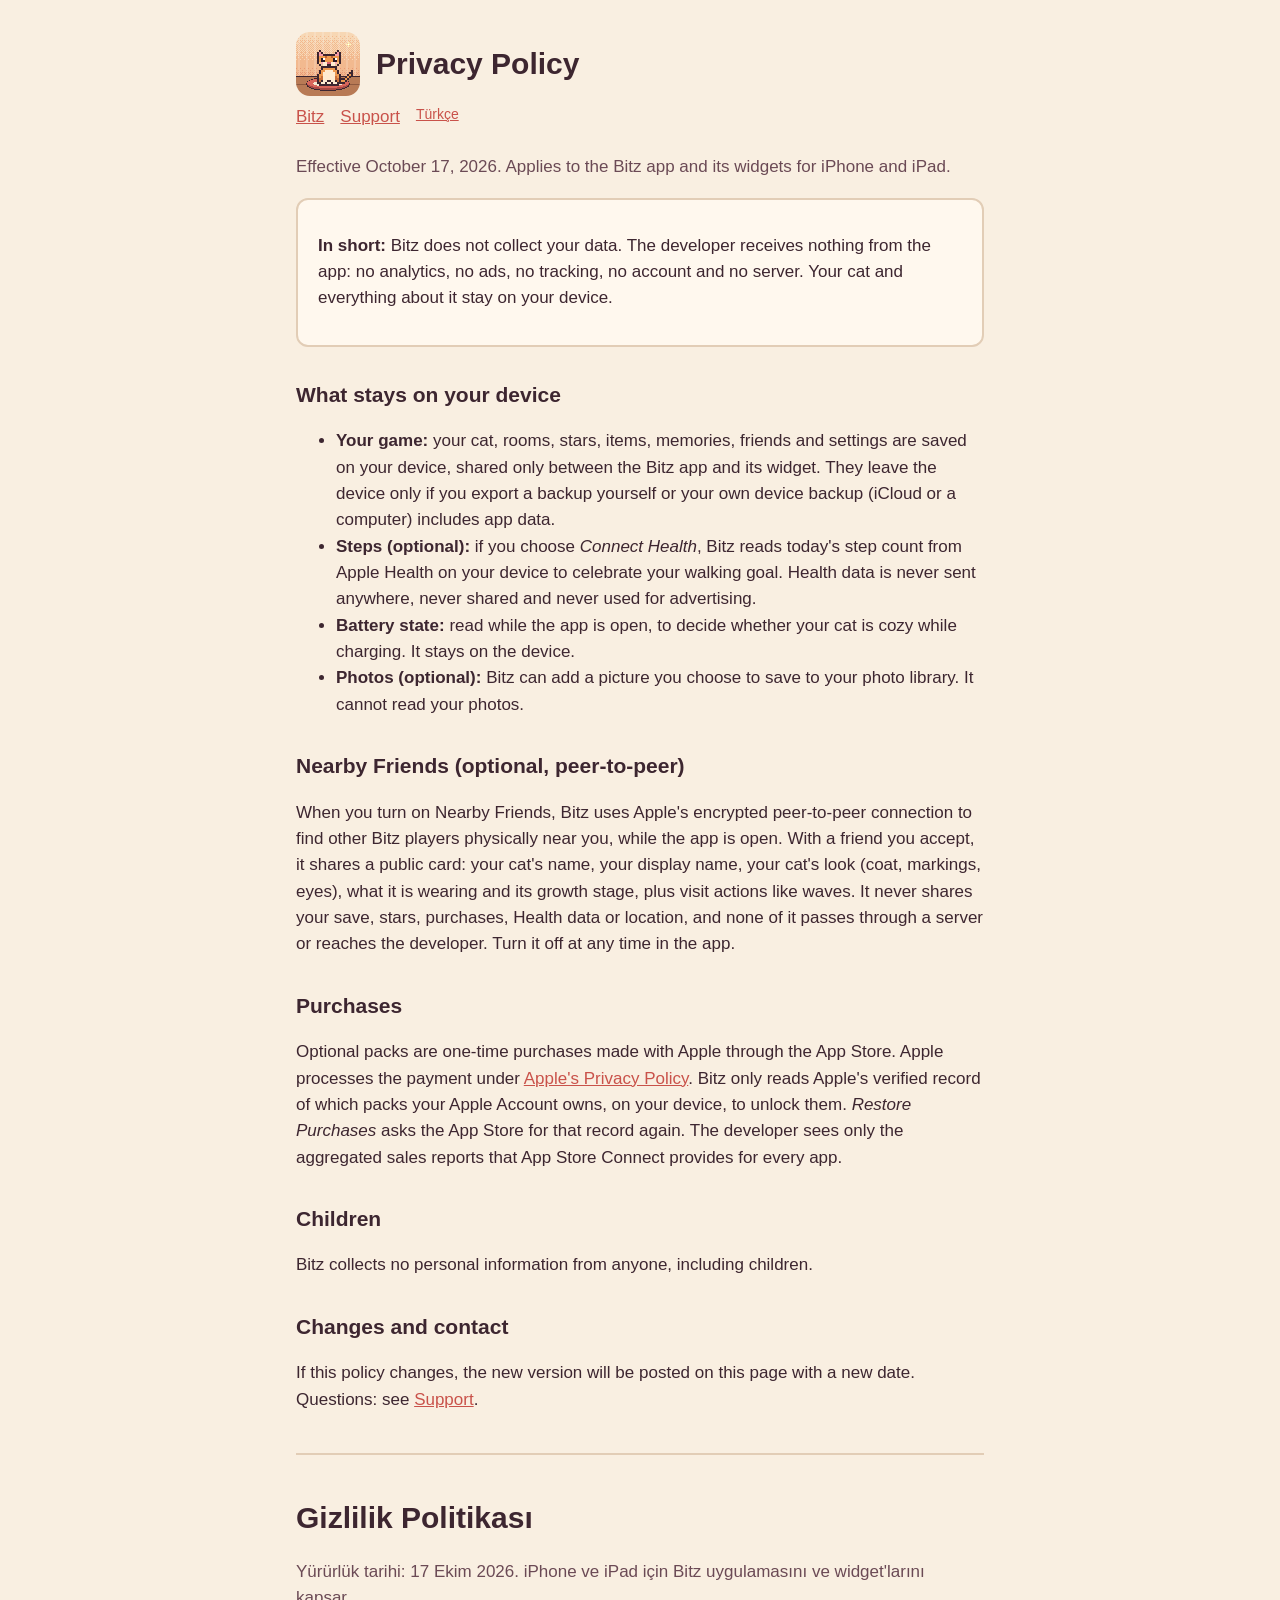
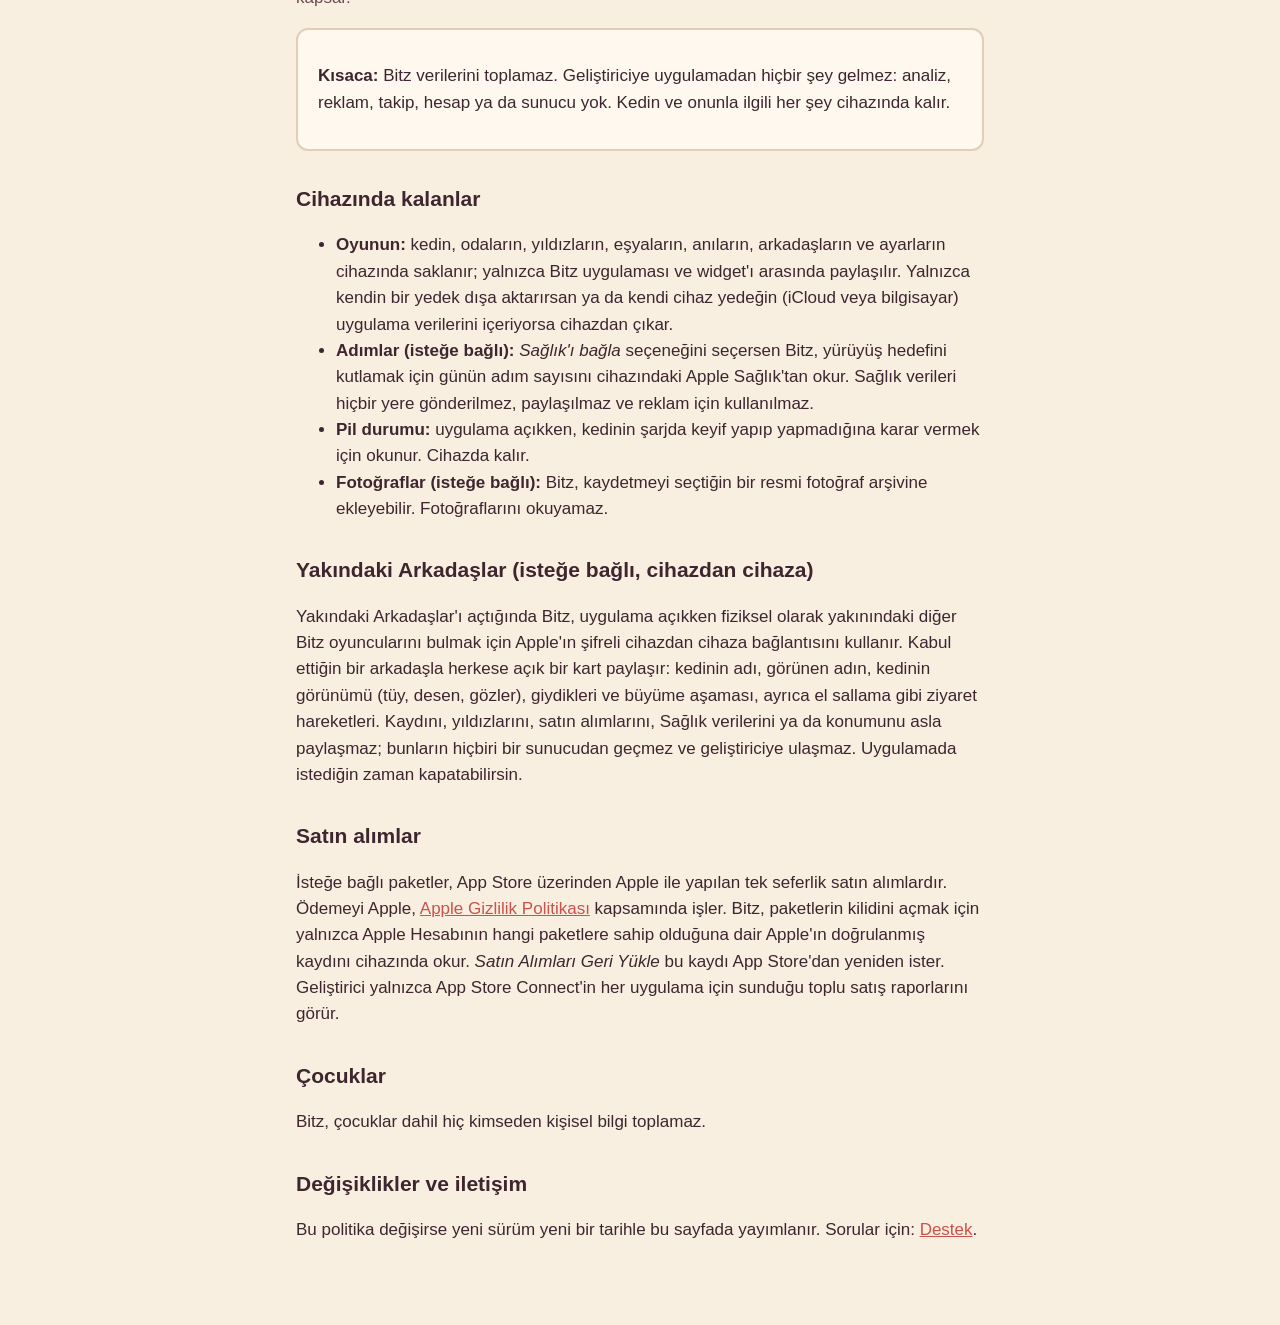
==== privacy.html @ a7208e47 "Bitz support and privacy pages Co-Authored-By: Claude Opus 5.5 <noreply@anthropic.com>" ====
<!doctype html>
<html lang="en">
<head>
<meta charset="utf-8">
<meta name="viewport" content="width=device-width, initial-scale=1">
<title>Bitz Privacy Policy</title>
<link rel="stylesheet" href="style.css">
<link rel="icon" href="icon.png">
</head>
<body>
<main>
<header><img src="icon.png" alt=""><h1>Privacy Policy</h1></header>
<nav><a href="index.html">Bitz</a><a href="support.html">Support</a><a href="#tr" class="lang">Türkçe</a></nav>
<p class="soft">Effective October 17, 2026. Applies to the Bitz app and its widgets for iPhone and iPad.</p>

<div class="card"><p><strong>In short:</strong> Bitz does not collect your data. The developer receives nothing
from the app: no analytics, no ads, no tracking, no account and no server. Your cat and everything
about it stay on your device.</p></div>

<h2>What stays on your device</h2>
<ul>
<li><strong>Your game:</strong> your cat, rooms, stars, items, memories, friends and settings are saved on your
device, shared only between the Bitz app and its widget. They leave the device only if you export a
backup yourself or your own device backup (iCloud or a computer) includes app data.</li>
<li><strong>Steps (optional):</strong> if you choose <em>Connect Health</em>, Bitz reads today's step count
from Apple Health on your device to celebrate your walking goal. Health data is never sent anywhere,
never shared and never used for advertising.</li>
<li><strong>Battery state:</strong> read while the app is open, to decide whether your cat is cozy while
charging. It stays on the device.</li>
<li><strong>Photos (optional):</strong> Bitz can add a picture you choose to save to your photo library. It
cannot read your photos.</li>
</ul>

<h2>Nearby Friends (optional, peer-to-peer)</h2>
<p>When you turn on Nearby Friends, Bitz uses Apple's encrypted peer-to-peer connection to find
other Bitz players physically near you, while the app is open. With a friend you accept, it shares a
public card: your cat's name, your display name, your cat's look (coat, markings, eyes), what it is
wearing and its growth stage, plus visit actions like waves. It never shares your save, stars,
purchases, Health data or location, and none of it passes through a server or reaches the developer.
Turn it off at any time in the app.</p>

<h2>Purchases</h2>
<p>Optional packs are one-time purchases made with Apple through the App Store. Apple processes the
payment under <a href="https://www.apple.com/legal/privacy/">Apple's Privacy Policy</a>. Bitz only reads
Apple's verified record of which packs your Apple Account owns, on your device, to unlock them.
<em>Restore Purchases</em> asks the App Store for that record again. The developer sees only the
aggregated sales reports that App Store Connect provides for every app.</p>

<h2>Children</h2>
<p>Bitz collects no personal information from anyone, including children.</p>

<h2>Changes and contact</h2>
<p>If this policy changes, the new version will be posted on this page with a new date. Questions:
see <a href="support.html">Support</a>.</p>

<hr id="tr">
<h1 lang="tr">Gizlilik Politikası</h1>
<div lang="tr">
<p class="soft">Yürürlük tarihi: 17 Ekim 2026. iPhone ve iPad için Bitz uygulamasını ve widget'larını kapsar.</p>

<div class="card"><p><strong>Kısaca:</strong> Bitz verilerini toplamaz. Geliştiriciye uygulamadan hiçbir şey
gelmez: analiz, reklam, takip, hesap ya da sunucu yok. Kedin ve onunla ilgili her şey cihazında kalır.</p></div>

<h2>Cihazında kalanlar</h2>
<ul>
<li><strong>Oyunun:</strong> kedin, odaların, yıldızların, eşyaların, anıların, arkadaşların ve ayarların
cihazında saklanır; yalnızca Bitz uygulaması ve widget'ı arasında paylaşılır. Yalnızca kendin bir
yedek dışa aktarırsan ya da kendi cihaz yedeğin (iCloud veya bilgisayar) uygulama verilerini içeriyorsa
cihazdan çıkar.</li>
<li><strong>Adımlar (isteğe bağlı):</strong> <em>Sağlık'ı bağla</em> seçeneğini seçersen Bitz, yürüyüş
hedefini kutlamak için günün adım sayısını cihazındaki Apple Sağlık'tan okur. Sağlık verileri hiçbir
yere gönderilmez, paylaşılmaz ve reklam için kullanılmaz.</li>
<li><strong>Pil durumu:</strong> uygulama açıkken, kedinin şarjda keyif yapıp yapmadığına karar vermek için
okunur. Cihazda kalır.</li>
<li><strong>Fotoğraflar (isteğe bağlı):</strong> Bitz, kaydetmeyi seçtiğin bir resmi fotoğraf arşivine
ekleyebilir. Fotoğraflarını okuyamaz.</li>
</ul>

<h2>Yakındaki Arkadaşlar (isteğe bağlı, cihazdan cihaza)</h2>
<p>Yakındaki Arkadaşlar'ı açtığında Bitz, uygulama açıkken fiziksel olarak yakınındaki diğer Bitz
oyuncularını bulmak için Apple'ın şifreli cihazdan cihaza bağlantısını kullanır. Kabul ettiğin bir
arkadaşla herkese açık bir kart paylaşır: kedinin adı, görünen adın, kedinin görünümü (tüy, desen, gözler),
giydikleri ve büyüme aşaması, ayrıca el sallama gibi ziyaret hareketleri. Kaydını, yıldızlarını, satın
alımlarını, Sağlık verilerini ya da konumunu asla paylaşmaz; bunların hiçbiri bir sunucudan geçmez ve
geliştiriciye ulaşmaz. Uygulamada istediğin zaman kapatabilirsin.</p>

<h2>Satın alımlar</h2>
<p>İsteğe bağlı paketler, App Store üzerinden Apple ile yapılan tek seferlik satın alımlardır. Ödemeyi
Apple, <a href="https://www.apple.com/tr/legal/privacy/">Apple Gizlilik Politikası</a> kapsamında işler.
Bitz, paketlerin kilidini açmak için yalnızca Apple Hesabının hangi paketlere sahip olduğuna dair
Apple'ın doğrulanmış kaydını cihazında okur. <em>Satın Alımları Geri Yükle</em> bu kaydı App Store'dan
yeniden ister. Geliştirici yalnızca App Store Connect'in her uygulama için sunduğu toplu satış
raporlarını görür.</p>

<h2>Çocuklar</h2>
<p>Bitz, çocuklar dahil hiç kimseden kişisel bilgi toplamaz.</p>

<h2>Değişiklikler ve iletişim</h2>
<p>Bu politika değişirse yeni sürüm yeni bir tarihle bu sayfada yayımlanır. Sorular için:
<a href="support.html#tr">Destek</a>.</p>
</div>
</main>
</body>
</html>
---- style.css ----
:root {
  --paper: #f9efe1;
  --card: #fff8ee;
  --ink: #3d2630;
  --soft: #6b4a55;
  --coral: #c9524a;
  --line: #e2cdb6;
}
@media (prefers-color-scheme: dark) {
  :root { --paper: #231a20; --card: #2e2329; --ink: #f5e9dc; --soft: #cdb7aa; --coral: #e8796f; --line: #4a3a42; }
}
* { box-sizing: border-box; }
body {
  margin: 0;
  background: var(--paper);
  color: var(--ink);
  font: 17px/1.55 -apple-system, BlinkMacSystemFont, "Segoe UI", Roboto, sans-serif;
}
main { max-width: 720px; margin: 0 auto; padding: 32px 16px 64px; }
header { display: flex; align-items: center; gap: 16px; margin-bottom: 8px; }
header img { width: 64px; height: 64px; border-radius: 14px; image-rendering: pixelated; }
h1 { font-size: 30px; margin: 0; }
h2 { font-size: 21px; margin: 32px 0 8px; }
h3 { font-size: 17px; margin: 20px 0 4px; }
p, li { color: var(--ink); }
.soft { color: var(--soft); }
nav { margin: 8px 0 24px; display: flex; gap: 16px; flex-wrap: wrap; }
nav a, a { color: var(--coral); }
.card { background: var(--card); border: 2px solid var(--line); border-radius: 12px; padding: 16px 20px; margin: 16px 0; }
.lang { font-size: 14px; }
hr { border: 0; border-top: 2px solid var(--line); margin: 40px 0; }
table { border-collapse: collapse; width: 100%; font-size: 15px; }
th, td { text-align: left; padding: 6px 8px; border-bottom: 1px solid var(--line); vertical-align: top; }
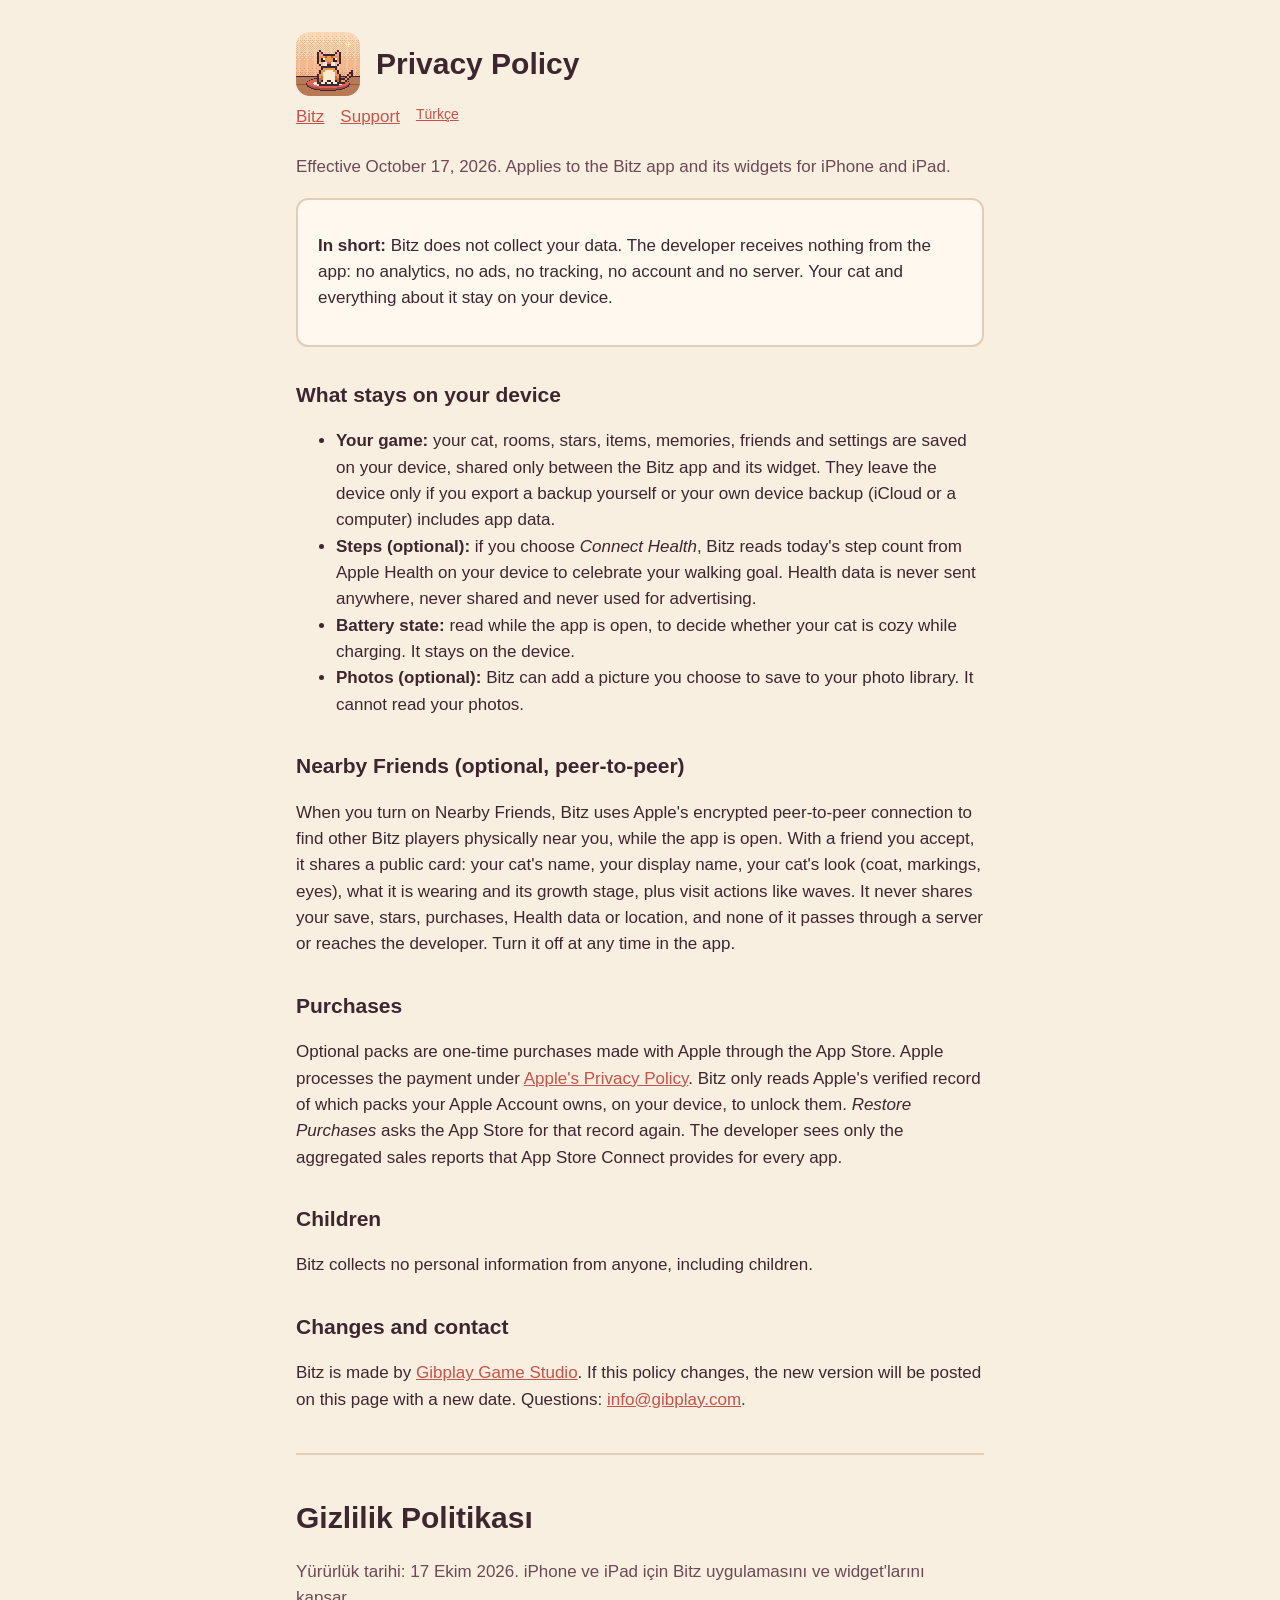
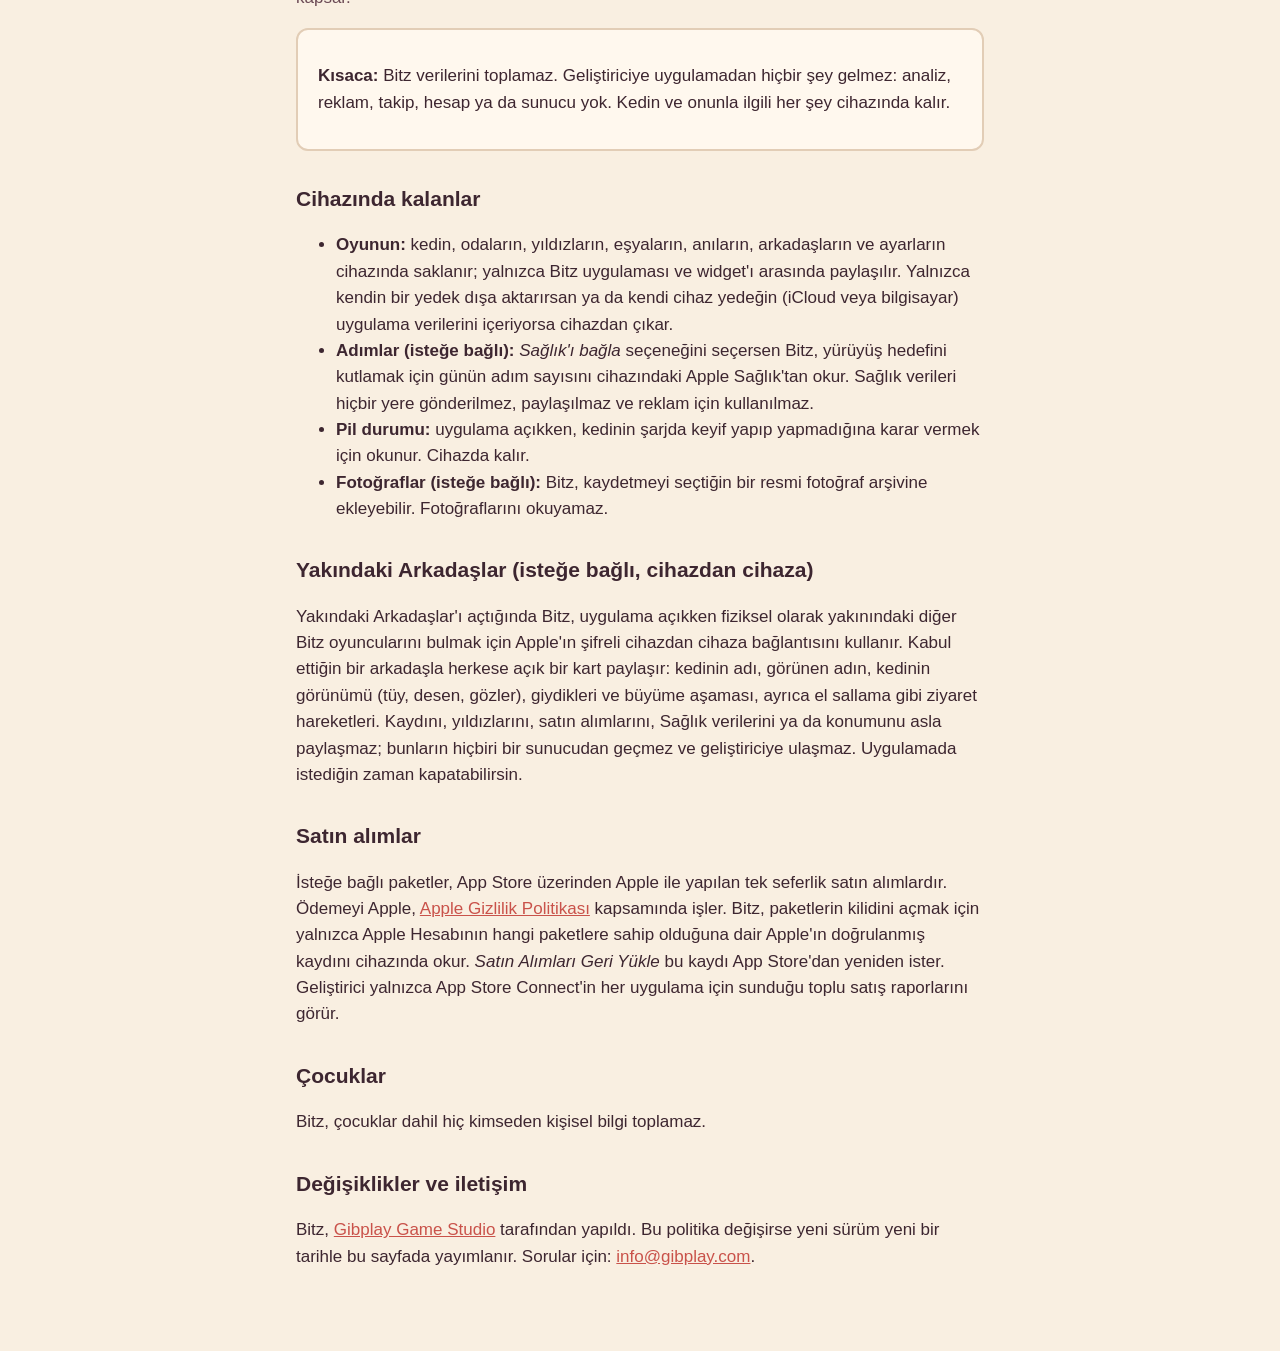
==== commit 08d4eb25: "Privacy and home pages: Gibplay contact Co-Authored-By: Claude Opus 5.5 <noreply@anthropic.com>" ====
--- a/privacy.html
+++ b/privacy.html
@@ -50,8 +50,9 @@
 <p>Bitz collects no personal information from anyone, including children.</p>
 
 <h2>Changes and contact</h2>
-<p>If this policy changes, the new version will be posted on this page with a new date. Questions:
-see <a href="support.html">Support</a>.</p>
+<p>Bitz is made by <a href="https://gibplay.com">Gibplay Game Studio</a>. If this policy changes, the
+new version will be posted on this page with a new date. Questions:
+<a href="mailto:info@gibplay.com">info@gibplay.com</a>.</p>
 
 <hr id="tr">
 <h1 lang="tr">Gizlilik Politikası</h1>
@@ -96,8 +97,9 @@
 <p>Bitz, çocuklar dahil hiç kimseden kişisel bilgi toplamaz.</p>
 
 <h2>Değişiklikler ve iletişim</h2>
-<p>Bu politika değişirse yeni sürüm yeni bir tarihle bu sayfada yayımlanır. Sorular için:
-<a href="support.html#tr">Destek</a>.</p>
+<p>Bitz, <a href="https://gibplay.com">Gibplay Game Studio</a> tarafından yapıldı. Bu politika değişirse
+yeni sürüm yeni bir tarihle bu sayfada yayımlanır. Sorular için:
+<a href="mailto:info@gibplay.com">info@gibplay.com</a>.</p>
 </div>
 </main>
 </body>
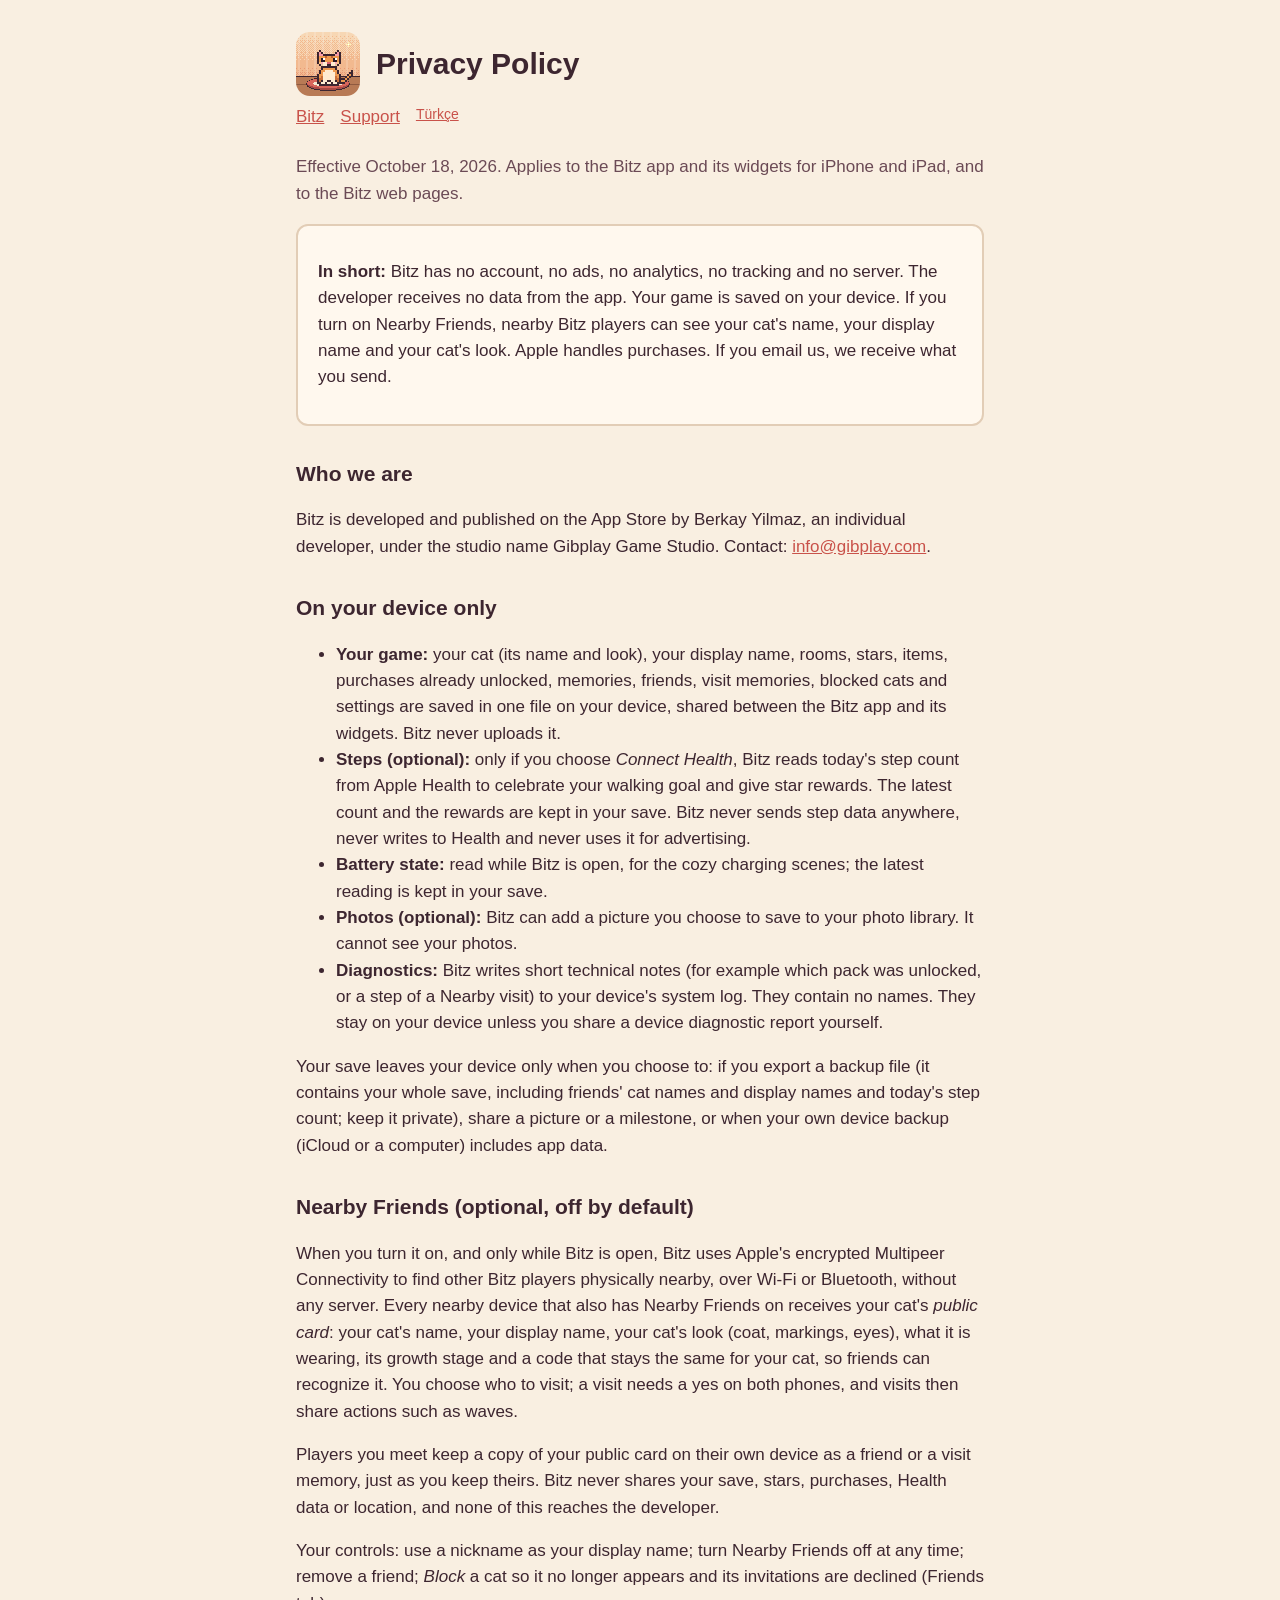
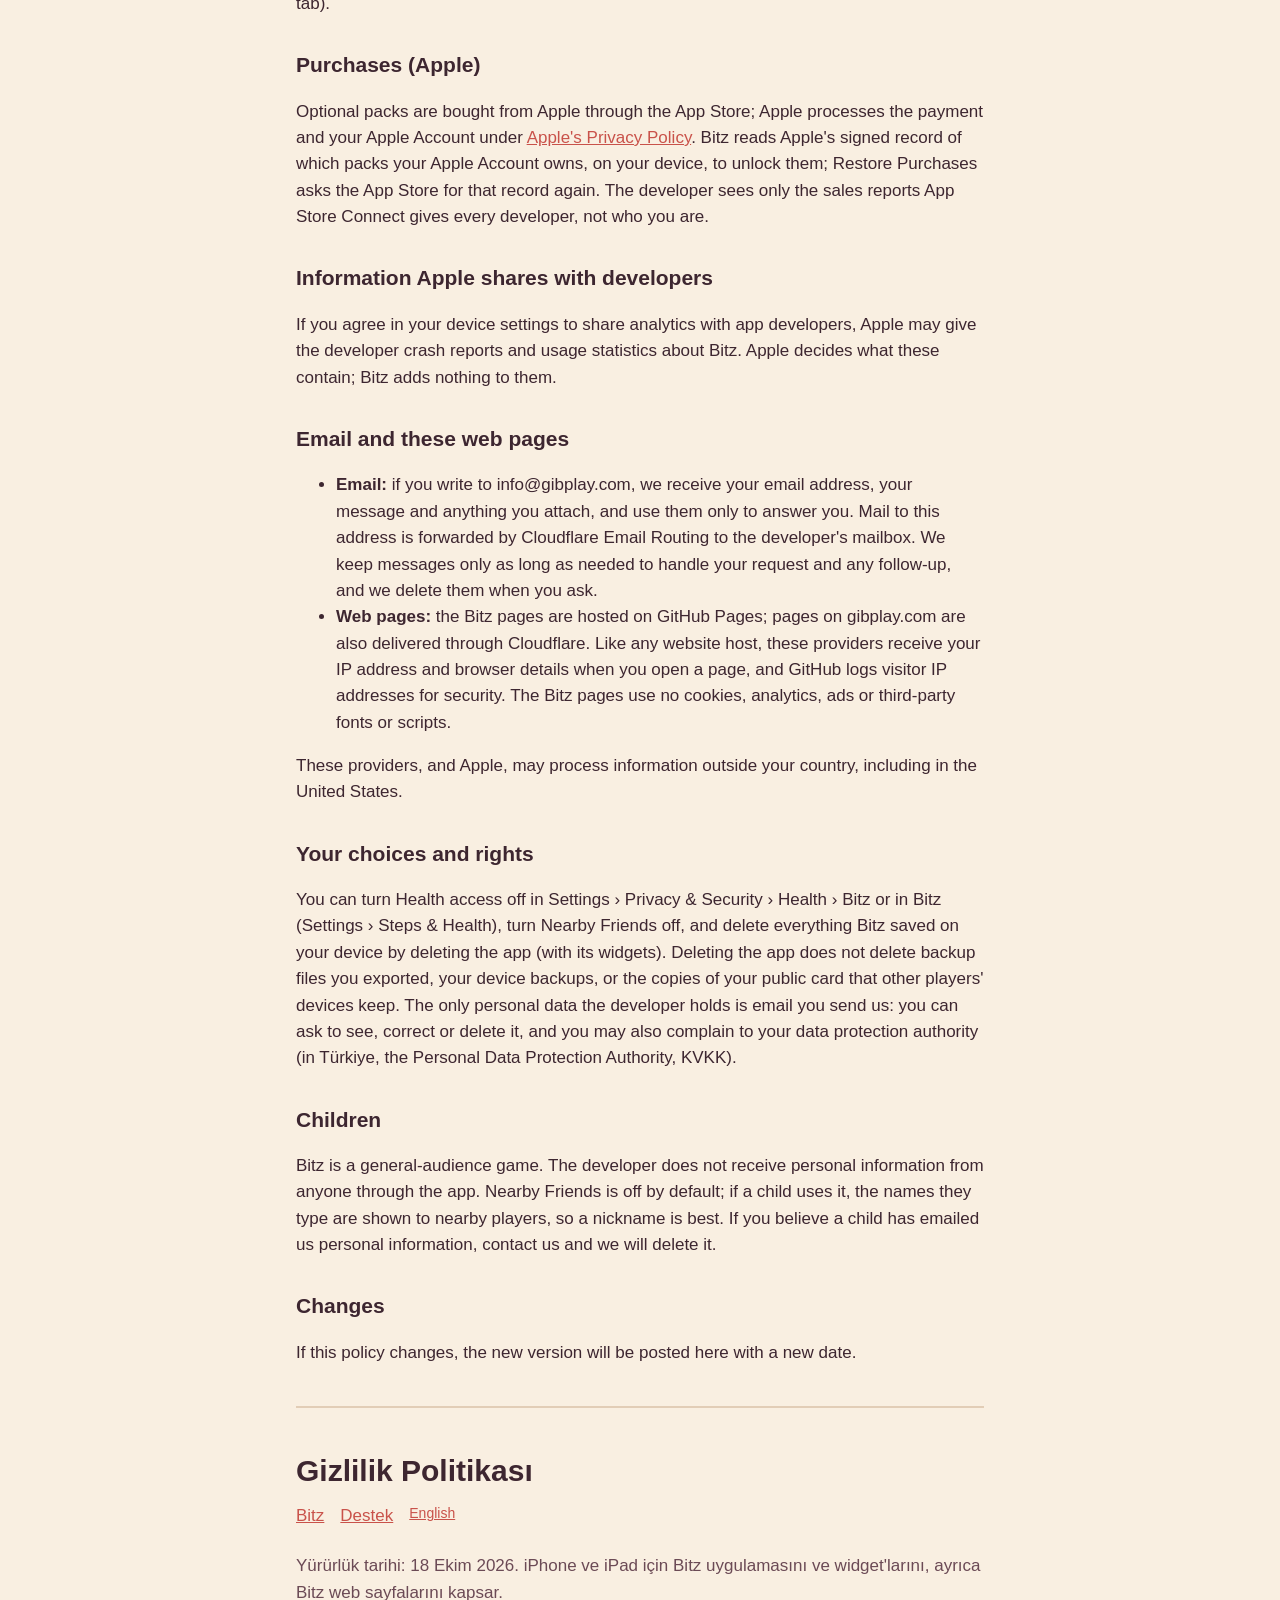
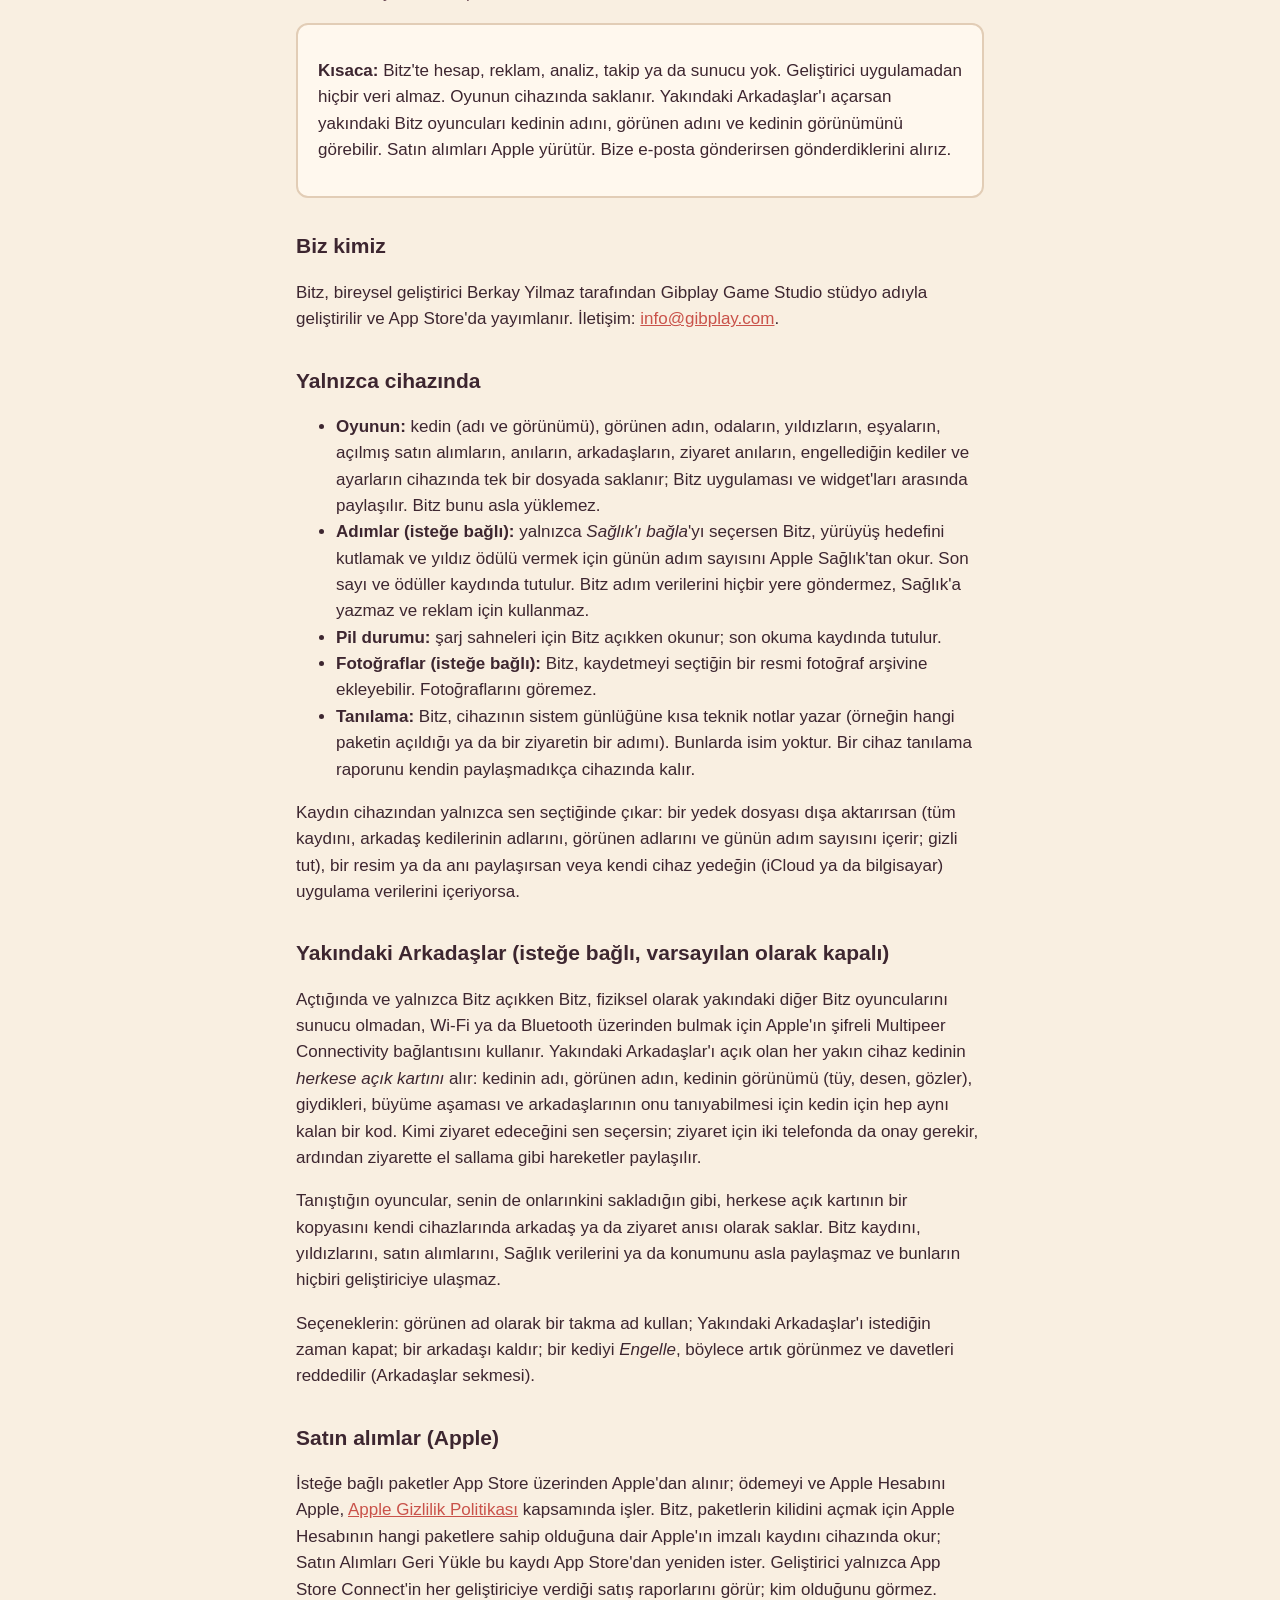
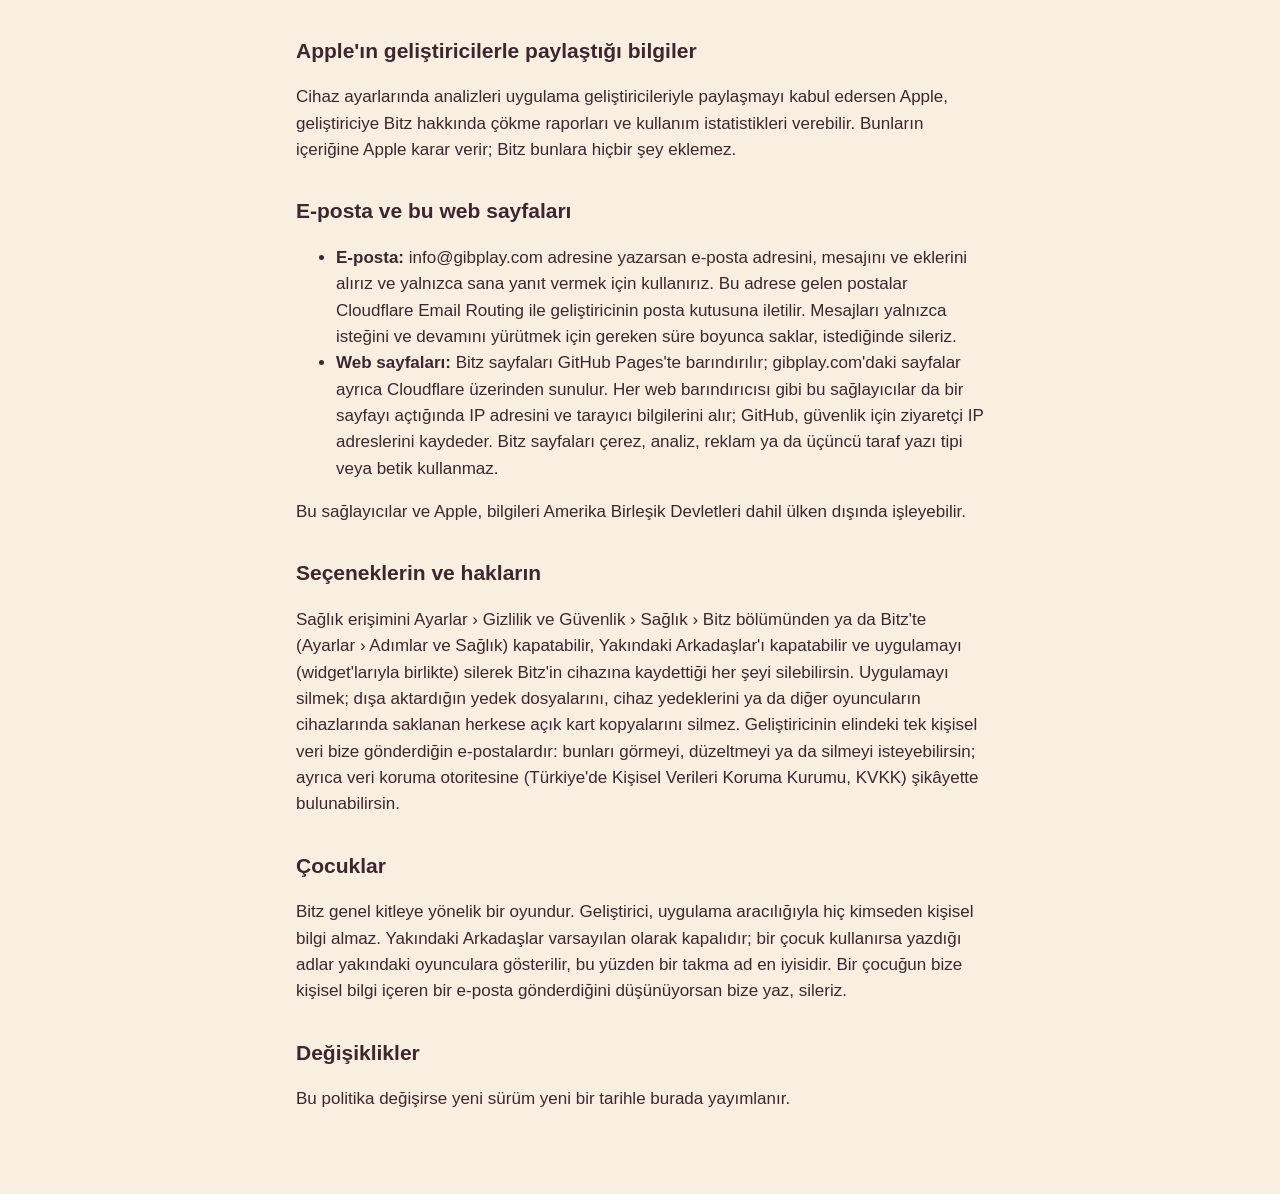
==== commit 3c79d459: "Privacy and support: Nearby Friends sharing, blocking, email and hosting, deletion, purchases" ====
--- a/privacy.html
+++ b/privacy.html
@@ -4,102 +4,194 @@
 <meta charset="utf-8">
 <meta name="viewport" content="width=device-width, initial-scale=1">
 <title>Bitz Privacy Policy</title>
+<meta name="description" content="How the Bitz app and its web pages handle information.">
 <link rel="stylesheet" href="style.css">
 <link rel="icon" href="icon.png">
 </head>
 <body>
 <main>
 <header><img src="icon.png" alt=""><h1>Privacy Policy</h1></header>
-<nav><a href="index.html">Bitz</a><a href="support.html">Support</a><a href="#tr" class="lang">Türkçe</a></nav>
-<p class="soft">Effective October 17, 2026. Applies to the Bitz app and its widgets for iPhone and iPad.</p>
+<nav aria-label="Pages"><a href="index.html">Bitz</a><a href="support.html">Support</a><a href="#tr" class="lang" hreflang="tr" lang="tr">Türkçe</a></nav>
+<p class="soft">Effective October 18, 2026. Applies to the Bitz app and its widgets for iPhone and iPad, and to
+the Bitz web pages.</p>
 
-<div class="card"><p><strong>In short:</strong> Bitz does not collect your data. The developer receives nothing
-from the app: no analytics, no ads, no tracking, no account and no server. Your cat and everything
-about it stay on your device.</p></div>
+<div class="card"><p><strong>In short:</strong> Bitz has no account, no ads, no analytics, no tracking and no
+server. The developer receives no data from the app. Your game is saved on your device. If you turn on
+Nearby Friends, nearby Bitz players can see your cat's name, your display name and your cat's look. Apple
+handles purchases. If you email us, we receive what you send.</p></div>
 
-<h2>What stays on your device</h2>
+<h2>Who we are</h2>
+<p>Bitz is developed and published on the App Store by Berkay Yilmaz, an individual developer, under the
+studio name Gibplay Game Studio. Contact: <a href="mailto:info@gibplay.com">info@gibplay.com</a>.</p>
+
+<h2>On your device only</h2>
 <ul>
-<li><strong>Your game:</strong> your cat, rooms, stars, items, memories, friends and settings are saved on your
-device, shared only between the Bitz app and its widget. They leave the device only if you export a
-backup yourself or your own device backup (iCloud or a computer) includes app data.</li>
-<li><strong>Steps (optional):</strong> if you choose <em>Connect Health</em>, Bitz reads today's step count
-from Apple Health on your device to celebrate your walking goal. Health data is never sent anywhere,
-never shared and never used for advertising.</li>
-<li><strong>Battery state:</strong> read while the app is open, to decide whether your cat is cozy while
-charging. It stays on the device.</li>
+<li><strong>Your game:</strong> your cat (its name and look), your display name, rooms, stars, items,
+purchases already unlocked, memories, friends, visit memories, blocked cats and settings are saved in one
+file on your device, shared between the Bitz app and its widgets. Bitz never uploads it.</li>
+<li><strong>Steps (optional):</strong> only if you choose <em>Connect Health</em>, Bitz reads today's step
+count from Apple Health to celebrate your walking goal and give star rewards. The latest count and the
+rewards are kept in your save. Bitz never sends step data anywhere, never writes to Health and never uses
+it for advertising.</li>
+<li><strong>Battery state:</strong> read while Bitz is open, for the cozy charging scenes; the latest
+reading is kept in your save.</li>
 <li><strong>Photos (optional):</strong> Bitz can add a picture you choose to save to your photo library. It
-cannot read your photos.</li>
+cannot see your photos.</li>
+<li><strong>Diagnostics:</strong> Bitz writes short technical notes (for example which pack was unlocked,
+or a step of a Nearby visit) to your device's system log. They contain no names. They stay on your device
+unless you share a device diagnostic report yourself.</li>
 </ul>
+<p>Your save leaves your device only when you choose to: if you export a backup file (it contains your
+whole save, including friends' cat names and display names and today's step count; keep it private), share
+a picture or a milestone, or when your own device backup (iCloud or a computer) includes app data.</p>
 
-<h2>Nearby Friends (optional, peer-to-peer)</h2>
-<p>When you turn on Nearby Friends, Bitz uses Apple's encrypted peer-to-peer connection to find
-other Bitz players physically near you, while the app is open. With a friend you accept, it shares a
-public card: your cat's name, your display name, your cat's look (coat, markings, eyes), what it is
-wearing and its growth stage, plus visit actions like waves. It never shares your save, stars,
-purchases, Health data or location, and none of it passes through a server or reaches the developer.
-Turn it off at any time in the app.</p>
+<h2>Nearby Friends (optional, off by default)</h2>
+<p>When you turn it on, and only while Bitz is open, Bitz uses Apple's encrypted Multipeer Connectivity to
+find other Bitz players physically nearby, over Wi-Fi or Bluetooth, without any server. Every nearby
+device that also has Nearby Friends on receives your cat's <em>public card</em>: your cat's name, your
+display name, your cat's look (coat, markings, eyes), what it is wearing, its growth stage and a code that
+stays the same for your cat, so friends can recognize it. You choose who to visit; a visit needs a yes on
+both phones, and visits then share actions such as waves.</p>
+<p>Players you meet keep a copy of your public card on their own device as a friend or a visit memory,
+just as you keep theirs. Bitz never shares your save, stars, purchases, Health data or location, and none
+of this reaches the developer.</p>
+<p>Your controls: use a nickname as your display name; turn Nearby Friends off at any time; remove a friend;
+<em>Block</em> a cat so it no longer appears and its invitations are declined (Friends tab).</p>
 
-<h2>Purchases</h2>
-<p>Optional packs are one-time purchases made with Apple through the App Store. Apple processes the
-payment under <a href="https://www.apple.com/legal/privacy/">Apple's Privacy Policy</a>. Bitz only reads
-Apple's verified record of which packs your Apple Account owns, on your device, to unlock them.
-<em>Restore Purchases</em> asks the App Store for that record again. The developer sees only the
-aggregated sales reports that App Store Connect provides for every app.</p>
+<h2>Purchases (Apple)</h2>
+<p>Optional packs are bought from Apple through the App Store; Apple processes the payment and your Apple
+Account under <a href="https://www.apple.com/legal/privacy/">Apple's Privacy Policy</a>. Bitz reads Apple's
+signed record of which packs your Apple Account owns, on your device, to unlock them; Restore Purchases asks
+the App Store for that record again. The developer sees only the sales reports App Store Connect gives
+every developer, not who you are.</p>
+
+<h2>Information Apple shares with developers</h2>
+<p>If you agree in your device settings to share analytics with app developers, Apple may give the
+developer crash reports and usage statistics about Bitz. Apple decides what these contain; Bitz adds
+nothing to them.</p>
+
+<h2>Email and these web pages</h2>
+<ul>
+<li><strong>Email:</strong> if you write to info@gibplay.com, we receive your email address, your message
+and anything you attach, and use them only to answer you. Mail to this address is forwarded by Cloudflare
+Email Routing to the developer's mailbox. We keep messages only as long as needed to handle your request
+and any follow-up, and we delete them when you ask.</li>
+<li><strong>Web pages:</strong> the Bitz pages are hosted on GitHub Pages; pages on gibplay.com are also
+delivered through Cloudflare. Like any website host, these providers receive your IP address and browser
+details when you open a page, and GitHub logs visitor IP addresses for security. The Bitz pages use no
+cookies, analytics, ads or third-party fonts or scripts.</li>
+</ul>
+<p>These providers, and Apple, may process information outside your country, including in the United States.</p>
+
+<h2>Your choices and rights</h2>
+<p>You can turn Health access off in Settings › Privacy &amp; Security › Health › Bitz or in Bitz (Settings ›
+Steps &amp; Health), turn Nearby Friends off, and delete everything Bitz saved on your device by deleting the
+app (with its widgets). Deleting the app does not delete backup files you exported, your device backups, or
+the copies of your public card that other players' devices keep. The only personal data the developer holds
+is email you send us: you can ask to see, correct or delete it, and you may also complain to your data
+protection authority (in Türkiye, the Personal Data Protection Authority, KVKK).</p>
 
 <h2>Children</h2>
-<p>Bitz collects no personal information from anyone, including children.</p>
+<p>Bitz is a general-audience game. The developer does not receive personal information from anyone through
+the app. Nearby Friends is off by default; if a child uses it, the names they type are shown to nearby
+players, so a nickname is best. If you believe a child has emailed us personal information, contact us and
+we will delete it.</p>
 
-<h2>Changes and contact</h2>
-<p>Bitz is made by <a href="https://gibplay.com">Gibplay Game Studio</a>. If this policy changes, the
-new version will be posted on this page with a new date. Questions:
-<a href="mailto:info@gibplay.com">info@gibplay.com</a>.</p>
+<h2>Changes</h2>
+<p>If this policy changes, the new version will be posted here with a new date.</p>
 
 <hr id="tr">
-<h1 lang="tr">Gizlilik Politikası</h1>
 <div lang="tr">
-<p class="soft">Yürürlük tarihi: 17 Ekim 2026. iPhone ve iPad için Bitz uygulamasını ve widget'larını kapsar.</p>
+<h1>Gizlilik Politikası</h1>
+<nav aria-label="Sayfalar"><a href="index.html">Bitz</a><a href="support.html#tr">Destek</a><a href="#" class="lang" hreflang="en" lang="en">English</a></nav>
+<p class="soft">Yürürlük tarihi: 18 Ekim 2026. iPhone ve iPad için Bitz uygulamasını ve widget'larını, ayrıca
+Bitz web sayfalarını kapsar.</p>
 
-<div class="card"><p><strong>Kısaca:</strong> Bitz verilerini toplamaz. Geliştiriciye uygulamadan hiçbir şey
-gelmez: analiz, reklam, takip, hesap ya da sunucu yok. Kedin ve onunla ilgili her şey cihazında kalır.</p></div>
+<div class="card"><p><strong>Kısaca:</strong> Bitz'te hesap, reklam, analiz, takip ya da sunucu yok.
+Geliştirici uygulamadan hiçbir veri almaz. Oyunun cihazında saklanır. Yakındaki Arkadaşlar'ı açarsan
+yakındaki Bitz oyuncuları kedinin adını, görünen adını ve kedinin görünümünü görebilir. Satın alımları
+Apple yürütür. Bize e-posta gönderirsen gönderdiklerini alırız.</p></div>
 
-<h2>Cihazında kalanlar</h2>
+<h2>Biz kimiz</h2>
+<p>Bitz, bireysel geliştirici Berkay Yilmaz tarafından Gibplay Game Studio stüdyo adıyla geliştirilir ve
+App Store'da yayımlanır. İletişim: <a href="mailto:info@gibplay.com">info@gibplay.com</a>.</p>
+
+<h2>Yalnızca cihazında</h2>
 <ul>
-<li><strong>Oyunun:</strong> kedin, odaların, yıldızların, eşyaların, anıların, arkadaşların ve ayarların
-cihazında saklanır; yalnızca Bitz uygulaması ve widget'ı arasında paylaşılır. Yalnızca kendin bir
-yedek dışa aktarırsan ya da kendi cihaz yedeğin (iCloud veya bilgisayar) uygulama verilerini içeriyorsa
-cihazdan çıkar.</li>
-<li><strong>Adımlar (isteğe bağlı):</strong> <em>Sağlık'ı bağla</em> seçeneğini seçersen Bitz, yürüyüş
-hedefini kutlamak için günün adım sayısını cihazındaki Apple Sağlık'tan okur. Sağlık verileri hiçbir
-yere gönderilmez, paylaşılmaz ve reklam için kullanılmaz.</li>
-<li><strong>Pil durumu:</strong> uygulama açıkken, kedinin şarjda keyif yapıp yapmadığına karar vermek için
-okunur. Cihazda kalır.</li>
+<li><strong>Oyunun:</strong> kedin (adı ve görünümü), görünen adın, odaların, yıldızların, eşyaların, açılmış
+satın alımların, anıların, arkadaşların, ziyaret anıların, engellediğin kediler ve ayarların cihazında tek
+bir dosyada saklanır; Bitz uygulaması ve widget'ları arasında paylaşılır. Bitz bunu asla yüklemez.</li>
+<li><strong>Adımlar (isteğe bağlı):</strong> yalnızca <em>Sağlık'ı bağla</em>'yı seçersen Bitz, yürüyüş
+hedefini kutlamak ve yıldız ödülü vermek için günün adım sayısını Apple Sağlık'tan okur. Son sayı ve ödüller
+kaydında tutulur. Bitz adım verilerini hiçbir yere göndermez, Sağlık'a yazmaz ve reklam için kullanmaz.</li>
+<li><strong>Pil durumu:</strong> şarj sahneleri için Bitz açıkken okunur; son okuma kaydında tutulur.</li>
 <li><strong>Fotoğraflar (isteğe bağlı):</strong> Bitz, kaydetmeyi seçtiğin bir resmi fotoğraf arşivine
-ekleyebilir. Fotoğraflarını okuyamaz.</li>
+ekleyebilir. Fotoğraflarını göremez.</li>
+<li><strong>Tanılama:</strong> Bitz, cihazının sistem günlüğüne kısa teknik notlar yazar (örneğin hangi
+paketin açıldığı ya da bir ziyaretin bir adımı). Bunlarda isim yoktur. Bir cihaz tanılama raporunu kendin
+paylaşmadıkça cihazında kalır.</li>
 </ul>
+<p>Kaydın cihazından yalnızca sen seçtiğinde çıkar: bir yedek dosyası dışa aktarırsan (tüm kaydını, arkadaş
+kedilerinin adlarını, görünen adlarını ve günün adım sayısını içerir; gizli tut), bir resim ya da anı
+paylaşırsan veya kendi cihaz yedeğin (iCloud ya da bilgisayar) uygulama verilerini içeriyorsa.</p>
 
-<h2>Yakındaki Arkadaşlar (isteğe bağlı, cihazdan cihaza)</h2>
-<p>Yakındaki Arkadaşlar'ı açtığında Bitz, uygulama açıkken fiziksel olarak yakınındaki diğer Bitz
-oyuncularını bulmak için Apple'ın şifreli cihazdan cihaza bağlantısını kullanır. Kabul ettiğin bir
-arkadaşla herkese açık bir kart paylaşır: kedinin adı, görünen adın, kedinin görünümü (tüy, desen, gözler),
-giydikleri ve büyüme aşaması, ayrıca el sallama gibi ziyaret hareketleri. Kaydını, yıldızlarını, satın
-alımlarını, Sağlık verilerini ya da konumunu asla paylaşmaz; bunların hiçbiri bir sunucudan geçmez ve
-geliştiriciye ulaşmaz. Uygulamada istediğin zaman kapatabilirsin.</p>
+<h2>Yakındaki Arkadaşlar (isteğe bağlı, varsayılan olarak kapalı)</h2>
+<p>Açtığında ve yalnızca Bitz açıkken Bitz, fiziksel olarak yakındaki diğer Bitz oyuncularını sunucu
+olmadan, Wi-Fi ya da Bluetooth üzerinden bulmak için Apple'ın şifreli Multipeer Connectivity bağlantısını
+kullanır. Yakındaki Arkadaşlar'ı açık olan her yakın cihaz kedinin <em>herkese açık kartını</em> alır:
+kedinin adı, görünen adın, kedinin görünümü (tüy, desen, gözler), giydikleri, büyüme aşaması ve
+arkadaşlarının onu tanıyabilmesi için kedin için hep aynı kalan bir kod. Kimi ziyaret edeceğini sen
+seçersin; ziyaret için iki telefonda da onay gerekir, ardından ziyarette el sallama gibi hareketler
+paylaşılır.</p>
+<p>Tanıştığın oyuncular, senin de onlarınkini sakladığın gibi, herkese açık kartının bir kopyasını kendi
+cihazlarında arkadaş ya da ziyaret anısı olarak saklar. Bitz kaydını, yıldızlarını, satın alımlarını,
+Sağlık verilerini ya da konumunu asla paylaşmaz ve bunların hiçbiri geliştiriciye ulaşmaz.</p>
+<p>Seçeneklerin: görünen ad olarak bir takma ad kullan; Yakındaki Arkadaşlar'ı istediğin zaman kapat; bir
+arkadaşı kaldır; bir kediyi <em>Engelle</em>, böylece artık görünmez ve davetleri reddedilir (Arkadaşlar
+sekmesi).</p>
 
-<h2>Satın alımlar</h2>
-<p>İsteğe bağlı paketler, App Store üzerinden Apple ile yapılan tek seferlik satın alımlardır. Ödemeyi
-Apple, <a href="https://www.apple.com/tr/legal/privacy/">Apple Gizlilik Politikası</a> kapsamında işler.
-Bitz, paketlerin kilidini açmak için yalnızca Apple Hesabının hangi paketlere sahip olduğuna dair
-Apple'ın doğrulanmış kaydını cihazında okur. <em>Satın Alımları Geri Yükle</em> bu kaydı App Store'dan
-yeniden ister. Geliştirici yalnızca App Store Connect'in her uygulama için sunduğu toplu satış
-raporlarını görür.</p>
+<h2>Satın alımlar (Apple)</h2>
+<p>İsteğe bağlı paketler App Store üzerinden Apple'dan alınır; ödemeyi ve Apple Hesabını Apple,
+<a href="https://www.apple.com/tr/legal/privacy/">Apple Gizlilik Politikası</a> kapsamında işler. Bitz, paketlerin
+kilidini açmak için Apple Hesabının hangi paketlere sahip olduğuna dair Apple'ın imzalı kaydını cihazında
+okur; Satın Alımları Geri Yükle bu kaydı App Store'dan yeniden ister. Geliştirici yalnızca App Store
+Connect'in her geliştiriciye verdiği satış raporlarını görür; kim olduğunu görmez.</p>
+
+<h2>Apple'ın geliştiricilerle paylaştığı bilgiler</h2>
+<p>Cihaz ayarlarında analizleri uygulama geliştiricileriyle paylaşmayı kabul edersen Apple, geliştiriciye
+Bitz hakkında çökme raporları ve kullanım istatistikleri verebilir. Bunların içeriğine Apple karar verir;
+Bitz bunlara hiçbir şey eklemez.</p>
+
+<h2>E-posta ve bu web sayfaları</h2>
+<ul>
+<li><strong>E-posta:</strong> info@gibplay.com adresine yazarsan e-posta adresini, mesajını ve eklerini
+alırız ve yalnızca sana yanıt vermek için kullanırız. Bu adrese gelen postalar Cloudflare Email Routing
+ile geliştiricinin posta kutusuna iletilir. Mesajları yalnızca isteğini ve devamını yürütmek için gereken
+süre boyunca saklar, istediğinde sileriz.</li>
+<li><strong>Web sayfaları:</strong> Bitz sayfaları GitHub Pages'te barındırılır; gibplay.com'daki sayfalar
+ayrıca Cloudflare üzerinden sunulur. Her web barındırıcısı gibi bu sağlayıcılar da bir sayfayı açtığında IP
+adresini ve tarayıcı bilgilerini alır; GitHub, güvenlik için ziyaretçi IP adreslerini kaydeder. Bitz
+sayfaları çerez, analiz, reklam ya da üçüncü taraf yazı tipi veya betik kullanmaz.</li>
+</ul>
+<p>Bu sağlayıcılar ve Apple, bilgileri Amerika Birleşik Devletleri dahil ülken dışında işleyebilir.</p>
+
+<h2>Seçeneklerin ve hakların</h2>
+<p>Sağlık erişimini Ayarlar › Gizlilik ve Güvenlik › Sağlık › Bitz bölümünden ya da Bitz'te (Ayarlar › Adımlar
+ve Sağlık) kapatabilir, Yakındaki Arkadaşlar'ı kapatabilir ve uygulamayı (widget'larıyla birlikte) silerek
+Bitz'in cihazına kaydettiği her şeyi silebilirsin. Uygulamayı silmek; dışa aktardığın yedek dosyalarını,
+cihaz yedeklerini ya da diğer oyuncuların cihazlarında saklanan herkese açık kart kopyalarını silmez.
+Geliştiricinin elindeki tek kişisel veri bize gönderdiğin e-postalardır: bunları görmeyi, düzeltmeyi ya da
+silmeyi isteyebilirsin; ayrıca veri koruma otoritesine (Türkiye'de Kişisel Verileri Koruma Kurumu, KVKK)
+şikâyette bulunabilirsin.</p>
 
 <h2>Çocuklar</h2>
-<p>Bitz, çocuklar dahil hiç kimseden kişisel bilgi toplamaz.</p>
+<p>Bitz genel kitleye yönelik bir oyundur. Geliştirici, uygulama aracılığıyla hiç kimseden kişisel bilgi
+almaz. Yakındaki Arkadaşlar varsayılan olarak kapalıdır; bir çocuk kullanırsa yazdığı adlar yakındaki
+oyunculara gösterilir, bu yüzden bir takma ad en iyisidir. Bir çocuğun bize kişisel bilgi içeren bir
+e-posta gönderdiğini düşünüyorsan bize yaz, sileriz.</p>
 
-<h2>Değişiklikler ve iletişim</h2>
-<p>Bitz, <a href="https://gibplay.com">Gibplay Game Studio</a> tarafından yapıldı. Bu politika değişirse
-yeni sürüm yeni bir tarihle bu sayfada yayımlanır. Sorular için:
-<a href="mailto:info@gibplay.com">info@gibplay.com</a>.</p>
+<h2>Değişiklikler</h2>
+<p>Bu politika değişirse yeni sürüm yeni bir tarihle burada yayımlanır.</p>
 </div>
 </main>
 </body>
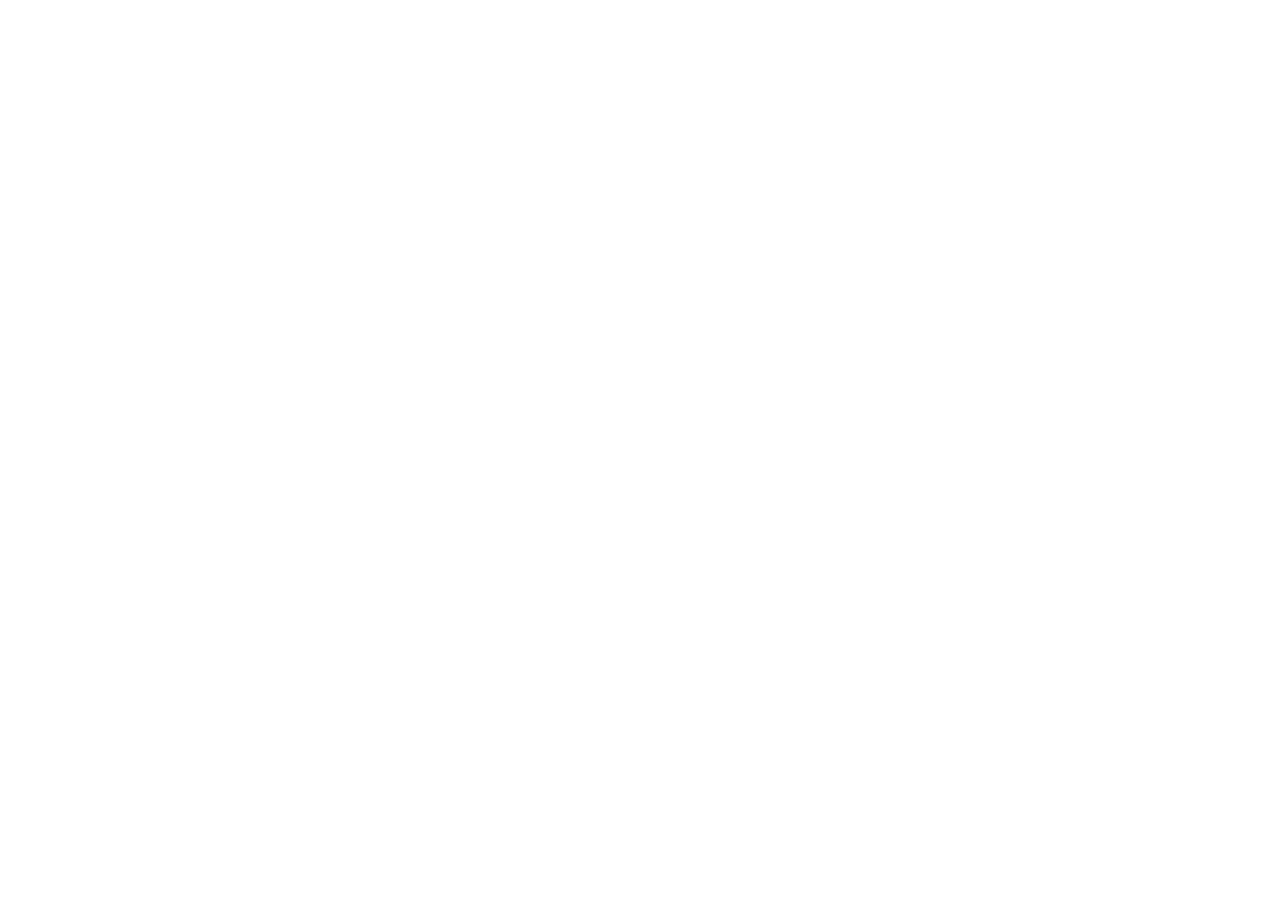
==== commit eac1173c: "Add files via upload" ====
--- a/privacy.html
+++ b/privacy.html
@@ -3,196 +3,14 @@
 <head>
 <meta charset="utf-8">
 <meta name="viewport" content="width=device-width, initial-scale=1">
-<title>Bitz Privacy Policy</title>
-<meta name="description" content="How the Bitz app and its web pages handle information.">
-<link rel="stylesheet" href="style.css">
-<link rel="icon" href="icon.png">
+<title>Bitz privacy policy moved</title>
+<meta name="robots" content="noindex">
+<link rel="canonical" href="https://gibplay.com/Bitz/privacy/">
+<meta http-equiv="refresh" content="0; url=https://gibplay.com/Bitz/privacy/">
+<script>location.replace("https://gibplay.com/Bitz/privacy/" + location.hash);</script>
 </head>
 <body>
-<main>
-<header><img src="icon.png" alt=""><h1>Privacy Policy</h1></header>
-<nav aria-label="Pages"><a href="index.html">Bitz</a><a href="support.html">Support</a><a href="#tr" class="lang" hreflang="tr" lang="tr">Türkçe</a></nav>
-<p class="soft">Effective October 18, 2026. Applies to the Bitz app and its widgets for iPhone and iPad, and to
-the Bitz web pages.</p>
-
-<div class="card"><p><strong>In short:</strong> Bitz has no account, no ads, no analytics, no tracking and no
-server. The developer receives no data from the app. Your game is saved on your device. If you turn on
-Nearby Friends, nearby Bitz players can see your cat's name, your display name and your cat's look. Apple
-handles purchases. If you email us, we receive what you send.</p></div>
-
-<h2>Who we are</h2>
-<p>Bitz is developed and published on the App Store by Berkay Yilmaz, an individual developer, under the
-studio name Gibplay Game Studio. Contact: <a href="mailto:info@gibplay.com">info@gibplay.com</a>.</p>
-
-<h2>On your device only</h2>
-<ul>
-<li><strong>Your game:</strong> your cat (its name and look), your display name, rooms, stars, items,
-purchases already unlocked, memories, friends, visit memories, blocked cats and settings are saved in one
-file on your device, shared between the Bitz app and its widgets. Bitz never uploads it.</li>
-<li><strong>Steps (optional):</strong> only if you choose <em>Connect Health</em>, Bitz reads today's step
-count from Apple Health to celebrate your walking goal and give star rewards. The latest count and the
-rewards are kept in your save. Bitz never sends step data anywhere, never writes to Health and never uses
-it for advertising.</li>
-<li><strong>Battery state:</strong> read while Bitz is open, for the cozy charging scenes; the latest
-reading is kept in your save.</li>
-<li><strong>Photos (optional):</strong> Bitz can add a picture you choose to save to your photo library. It
-cannot see your photos.</li>
-<li><strong>Diagnostics:</strong> Bitz writes short technical notes (for example which pack was unlocked,
-or a step of a Nearby visit) to your device's system log. They contain no names. They stay on your device
-unless you share a device diagnostic report yourself.</li>
-</ul>
-<p>Your save leaves your device only when you choose to: if you export a backup file (it contains your
-whole save, including friends' cat names and display names and today's step count; keep it private), share
-a picture or a milestone, or when your own device backup (iCloud or a computer) includes app data.</p>
-
-<h2>Nearby Friends (optional, off by default)</h2>
-<p>When you turn it on, and only while Bitz is open, Bitz uses Apple's encrypted Multipeer Connectivity to
-find other Bitz players physically nearby, over Wi-Fi or Bluetooth, without any server. Every nearby
-device that also has Nearby Friends on receives your cat's <em>public card</em>: your cat's name, your
-display name, your cat's look (coat, markings, eyes), what it is wearing, its growth stage and a code that
-stays the same for your cat, so friends can recognize it. You choose who to visit; a visit needs a yes on
-both phones, and visits then share actions such as waves.</p>
-<p>Players you meet keep a copy of your public card on their own device as a friend or a visit memory,
-just as you keep theirs. Bitz never shares your save, stars, purchases, Health data or location, and none
-of this reaches the developer.</p>
-<p>Your controls: use a nickname as your display name; turn Nearby Friends off at any time; remove a friend;
-<em>Block</em> a cat so it no longer appears and its invitations are declined (Friends tab).</p>
-
-<h2>Purchases (Apple)</h2>
-<p>Optional packs are bought from Apple through the App Store; Apple processes the payment and your Apple
-Account under <a href="https://www.apple.com/legal/privacy/">Apple's Privacy Policy</a>. Bitz reads Apple's
-signed record of which packs your Apple Account owns, on your device, to unlock them; Restore Purchases asks
-the App Store for that record again. The developer sees only the sales reports App Store Connect gives
-every developer, not who you are.</p>
-
-<h2>Information Apple shares with developers</h2>
-<p>If you agree in your device settings to share analytics with app developers, Apple may give the
-developer crash reports and usage statistics about Bitz. Apple decides what these contain; Bitz adds
-nothing to them.</p>
-
-<h2>Email and these web pages</h2>
-<ul>
-<li><strong>Email:</strong> if you write to info@gibplay.com, we receive your email address, your message
-and anything you attach, and use them only to answer you. Mail to this address is forwarded by Cloudflare
-Email Routing to the developer's mailbox. We keep messages only as long as needed to handle your request
-and any follow-up, and we delete them when you ask.</li>
-<li><strong>Web pages:</strong> the Bitz pages are hosted on GitHub Pages; pages on gibplay.com are also
-delivered through Cloudflare. Like any website host, these providers receive your IP address and browser
-details when you open a page, and GitHub logs visitor IP addresses for security. The Bitz pages use no
-cookies, analytics, ads or third-party fonts or scripts.</li>
-</ul>
-<p>These providers, and Apple, may process information outside your country, including in the United States.</p>
-
-<h2>Your choices and rights</h2>
-<p>You can turn Health access off in Settings › Privacy &amp; Security › Health › Bitz or in Bitz (Settings ›
-Steps &amp; Health), turn Nearby Friends off, and delete everything Bitz saved on your device by deleting the
-app (with its widgets). Deleting the app does not delete backup files you exported, your device backups, or
-the copies of your public card that other players' devices keep. The only personal data the developer holds
-is email you send us: you can ask to see, correct or delete it, and you may also complain to your data
-protection authority (in Türkiye, the Personal Data Protection Authority, KVKK).</p>
-
-<h2>Children</h2>
-<p>Bitz is a general-audience game. The developer does not receive personal information from anyone through
-the app. Nearby Friends is off by default; if a child uses it, the names they type are shown to nearby
-players, so a nickname is best. If you believe a child has emailed us personal information, contact us and
-we will delete it.</p>
-
-<h2>Changes</h2>
-<p>If this policy changes, the new version will be posted here with a new date.</p>
-
-<hr id="tr">
-<div lang="tr">
-<h1>Gizlilik Politikası</h1>
-<nav aria-label="Sayfalar"><a href="index.html">Bitz</a><a href="support.html#tr">Destek</a><a href="#" class="lang" hreflang="en" lang="en">English</a></nav>
-<p class="soft">Yürürlük tarihi: 18 Ekim 2026. iPhone ve iPad için Bitz uygulamasını ve widget'larını, ayrıca
-Bitz web sayfalarını kapsar.</p>
-
-<div class="card"><p><strong>Kısaca:</strong> Bitz'te hesap, reklam, analiz, takip ya da sunucu yok.
-Geliştirici uygulamadan hiçbir veri almaz. Oyunun cihazında saklanır. Yakındaki Arkadaşlar'ı açarsan
-yakındaki Bitz oyuncuları kedinin adını, görünen adını ve kedinin görünümünü görebilir. Satın alımları
-Apple yürütür. Bize e-posta gönderirsen gönderdiklerini alırız.</p></div>
-
-<h2>Biz kimiz</h2>
-<p>Bitz, bireysel geliştirici Berkay Yilmaz tarafından Gibplay Game Studio stüdyo adıyla geliştirilir ve
-App Store'da yayımlanır. İletişim: <a href="mailto:info@gibplay.com">info@gibplay.com</a>.</p>
-
-<h2>Yalnızca cihazında</h2>
-<ul>
-<li><strong>Oyunun:</strong> kedin (adı ve görünümü), görünen adın, odaların, yıldızların, eşyaların, açılmış
-satın alımların, anıların, arkadaşların, ziyaret anıların, engellediğin kediler ve ayarların cihazında tek
-bir dosyada saklanır; Bitz uygulaması ve widget'ları arasında paylaşılır. Bitz bunu asla yüklemez.</li>
-<li><strong>Adımlar (isteğe bağlı):</strong> yalnızca <em>Sağlık'ı bağla</em>'yı seçersen Bitz, yürüyüş
-hedefini kutlamak ve yıldız ödülü vermek için günün adım sayısını Apple Sağlık'tan okur. Son sayı ve ödüller
-kaydında tutulur. Bitz adım verilerini hiçbir yere göndermez, Sağlık'a yazmaz ve reklam için kullanmaz.</li>
-<li><strong>Pil durumu:</strong> şarj sahneleri için Bitz açıkken okunur; son okuma kaydında tutulur.</li>
-<li><strong>Fotoğraflar (isteğe bağlı):</strong> Bitz, kaydetmeyi seçtiğin bir resmi fotoğraf arşivine
-ekleyebilir. Fotoğraflarını göremez.</li>
-<li><strong>Tanılama:</strong> Bitz, cihazının sistem günlüğüne kısa teknik notlar yazar (örneğin hangi
-paketin açıldığı ya da bir ziyaretin bir adımı). Bunlarda isim yoktur. Bir cihaz tanılama raporunu kendin
-paylaşmadıkça cihazında kalır.</li>
-</ul>
-<p>Kaydın cihazından yalnızca sen seçtiğinde çıkar: bir yedek dosyası dışa aktarırsan (tüm kaydını, arkadaş
-kedilerinin adlarını, görünen adlarını ve günün adım sayısını içerir; gizli tut), bir resim ya da anı
-paylaşırsan veya kendi cihaz yedeğin (iCloud ya da bilgisayar) uygulama verilerini içeriyorsa.</p>
-
-<h2>Yakındaki Arkadaşlar (isteğe bağlı, varsayılan olarak kapalı)</h2>
-<p>Açtığında ve yalnızca Bitz açıkken Bitz, fiziksel olarak yakındaki diğer Bitz oyuncularını sunucu
-olmadan, Wi-Fi ya da Bluetooth üzerinden bulmak için Apple'ın şifreli Multipeer Connectivity bağlantısını
-kullanır. Yakındaki Arkadaşlar'ı açık olan her yakın cihaz kedinin <em>herkese açık kartını</em> alır:
-kedinin adı, görünen adın, kedinin görünümü (tüy, desen, gözler), giydikleri, büyüme aşaması ve
-arkadaşlarının onu tanıyabilmesi için kedin için hep aynı kalan bir kod. Kimi ziyaret edeceğini sen
-seçersin; ziyaret için iki telefonda da onay gerekir, ardından ziyarette el sallama gibi hareketler
-paylaşılır.</p>
-<p>Tanıştığın oyuncular, senin de onlarınkini sakladığın gibi, herkese açık kartının bir kopyasını kendi
-cihazlarında arkadaş ya da ziyaret anısı olarak saklar. Bitz kaydını, yıldızlarını, satın alımlarını,
-Sağlık verilerini ya da konumunu asla paylaşmaz ve bunların hiçbiri geliştiriciye ulaşmaz.</p>
-<p>Seçeneklerin: görünen ad olarak bir takma ad kullan; Yakındaki Arkadaşlar'ı istediğin zaman kapat; bir
-arkadaşı kaldır; bir kediyi <em>Engelle</em>, böylece artık görünmez ve davetleri reddedilir (Arkadaşlar
-sekmesi).</p>
-
-<h2>Satın alımlar (Apple)</h2>
-<p>İsteğe bağlı paketler App Store üzerinden Apple'dan alınır; ödemeyi ve Apple Hesabını Apple,
-<a href="https://www.apple.com/tr/legal/privacy/">Apple Gizlilik Politikası</a> kapsamında işler. Bitz, paketlerin
-kilidini açmak için Apple Hesabının hangi paketlere sahip olduğuna dair Apple'ın imzalı kaydını cihazında
-okur; Satın Alımları Geri Yükle bu kaydı App Store'dan yeniden ister. Geliştirici yalnızca App Store
-Connect'in her geliştiriciye verdiği satış raporlarını görür; kim olduğunu görmez.</p>
-
-<h2>Apple'ın geliştiricilerle paylaştığı bilgiler</h2>
-<p>Cihaz ayarlarında analizleri uygulama geliştiricileriyle paylaşmayı kabul edersen Apple, geliştiriciye
-Bitz hakkında çökme raporları ve kullanım istatistikleri verebilir. Bunların içeriğine Apple karar verir;
-Bitz bunlara hiçbir şey eklemez.</p>
-
-<h2>E-posta ve bu web sayfaları</h2>
-<ul>
-<li><strong>E-posta:</strong> info@gibplay.com adresine yazarsan e-posta adresini, mesajını ve eklerini
-alırız ve yalnızca sana yanıt vermek için kullanırız. Bu adrese gelen postalar Cloudflare Email Routing
-ile geliştiricinin posta kutusuna iletilir. Mesajları yalnızca isteğini ve devamını yürütmek için gereken
-süre boyunca saklar, istediğinde sileriz.</li>
-<li><strong>Web sayfaları:</strong> Bitz sayfaları GitHub Pages'te barındırılır; gibplay.com'daki sayfalar
-ayrıca Cloudflare üzerinden sunulur. Her web barındırıcısı gibi bu sağlayıcılar da bir sayfayı açtığında IP
-adresini ve tarayıcı bilgilerini alır; GitHub, güvenlik için ziyaretçi IP adreslerini kaydeder. Bitz
-sayfaları çerez, analiz, reklam ya da üçüncü taraf yazı tipi veya betik kullanmaz.</li>
-</ul>
-<p>Bu sağlayıcılar ve Apple, bilgileri Amerika Birleşik Devletleri dahil ülken dışında işleyebilir.</p>
-
-<h2>Seçeneklerin ve hakların</h2>
-<p>Sağlık erişimini Ayarlar › Gizlilik ve Güvenlik › Sağlık › Bitz bölümünden ya da Bitz'te (Ayarlar › Adımlar
-ve Sağlık) kapatabilir, Yakındaki Arkadaşlar'ı kapatabilir ve uygulamayı (widget'larıyla birlikte) silerek
-Bitz'in cihazına kaydettiği her şeyi silebilirsin. Uygulamayı silmek; dışa aktardığın yedek dosyalarını,
-cihaz yedeklerini ya da diğer oyuncuların cihazlarında saklanan herkese açık kart kopyalarını silmez.
-Geliştiricinin elindeki tek kişisel veri bize gönderdiğin e-postalardır: bunları görmeyi, düzeltmeyi ya da
-silmeyi isteyebilirsin; ayrıca veri koruma otoritesine (Türkiye'de Kişisel Verileri Koruma Kurumu, KVKK)
-şikâyette bulunabilirsin.</p>
-
-<h2>Çocuklar</h2>
-<p>Bitz genel kitleye yönelik bir oyundur. Geliştirici, uygulama aracılığıyla hiç kimseden kişisel bilgi
-almaz. Yakındaki Arkadaşlar varsayılan olarak kapalıdır; bir çocuk kullanırsa yazdığı adlar yakındaki
-oyunculara gösterilir, bu yüzden bir takma ad en iyisidir. Bir çocuğun bize kişisel bilgi içeren bir
-e-posta gönderdiğini düşünüyorsan bize yaz, sileriz.</p>
-
-<h2>Değişiklikler</h2>
-<p>Bu politika değişirse yeni sürüm yeni bir tarihle burada yayımlanır.</p>
-</div>
-</main>
+<p>This page has moved to <a href="https://gibplay.com/Bitz/privacy/">https://gibplay.com/Bitz/privacy/</a>.</p>
+<p lang="tr">Bu sayfa taşındı: <a href="https://gibplay.com/Bitz/privacy/#tr">https://gibplay.com/Bitz/privacy/#tr</a></p>
 </body>
 </html>
